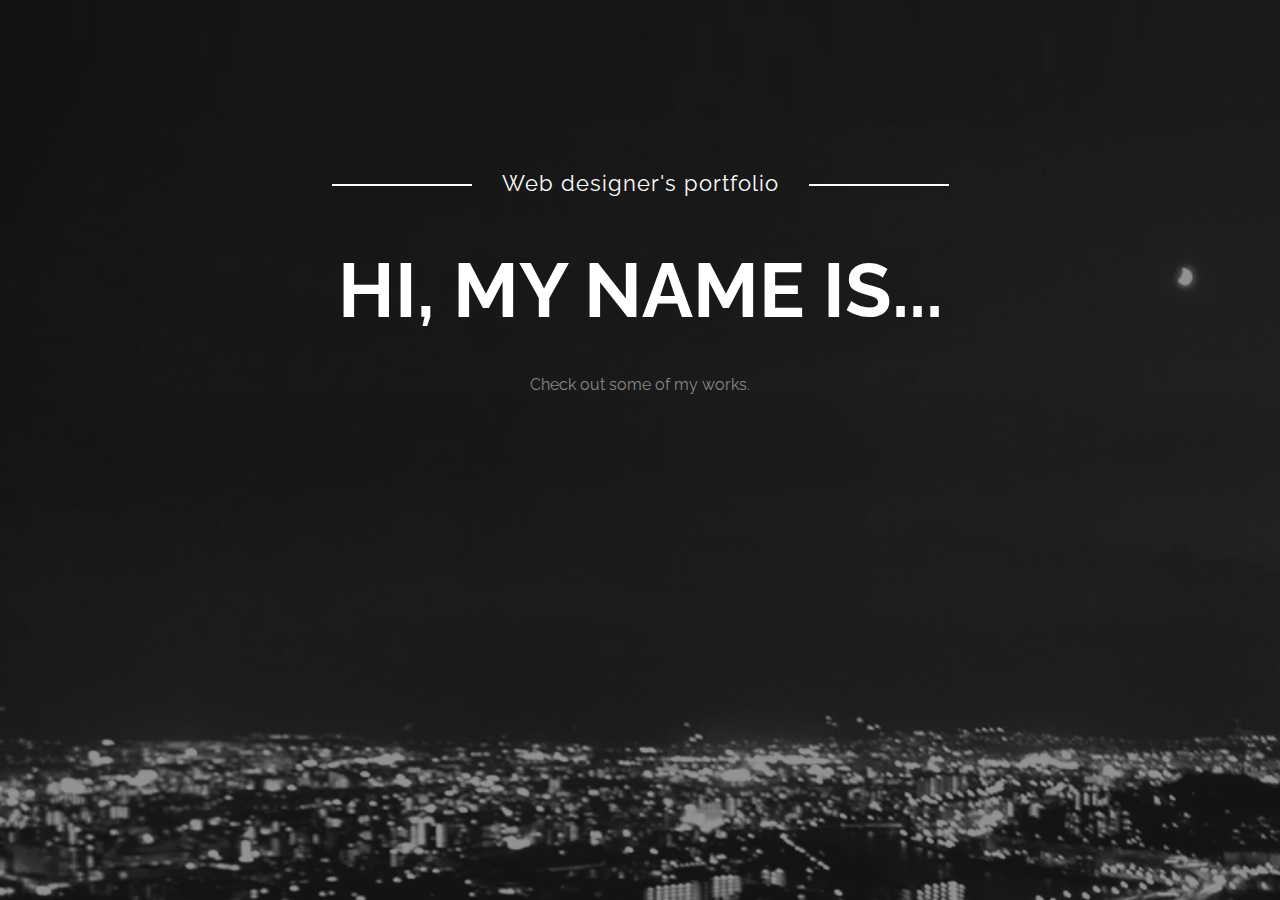
==== Singlepage Layout/index.html @ b71b8ff9 "update standardlayout" ====
<!DOCTYPE html>
<html lang="ja" dir="ltr">
  <head>
    <meta charset="utf-8">
    <title>シングルページレイアウト</title>
    <!-- Webフォント(Raleway)のダウンロード -->
    <link rel="stylesheet" href="https://fonts.googleapis.com/css?family=Raleway:400,700">
    <link rel="stylesheet" href="css/normalize.css">
    <link rel="stylesheet" href="css/style.css">
  </head>
  <body>
    <header class="header">
      <p class="site-title-sub">Web designer's portfolio</p>
      <h1 class="site-title">HI, MY NAME IS...</h1>
      <p class="site-description">Check out some of my works.</p>
    </header>
    <section class="about">

    </section>
    <section class="works">

    </section>
    <section class="skills">

    </section>
    <section class="contact">

    </section>
    <footer class="footer">

    </footer>
  </body>
</html>
---- Singlepage Layout/css/style.css ----
@charset "UTF-8";

html {
  font-size: 62.5%;
}
*, *::before, *::after {
  box-sizing: border-box;
}
body {
  background: #151515 url('../images/bg.png') no-repeat fixed left bottom; /* header, contact, footerの背景 fixedでスクロールしても背景画像は動かない */
  background-size: cover;
  color: #fff; /* 背景画像が取得できなかったときの保険 */
  text-align: center;
  font-size: 1.4rem;
  font-family: Raleway, "Hiragino Kaku Gothic ProN", Meiryo, sans-serif; /* 英字のみにRalewayを適用 */
}
.header {
  padding: 170px 30px 80px;
}
.site-title-sub {
  margin: 0 0 30px;
  letter-spacing: 1px;
  font-size: 2.2rem;
}
.site-title-sub::before,
.site-title-sub::after {
  content: '';
  display: inline-block;
  width: 140px;
  height: 2px;
  margin: 0 30px;
  background-color: #fff;
  vertical-align: middle;
}
.site-title {
  margin: 50px 0 40px;
  font-size: 7.6rem;
}
.site-description {
  margin-bottom: 50px;
  color: #888;
  font-size: 1.6rem;
}
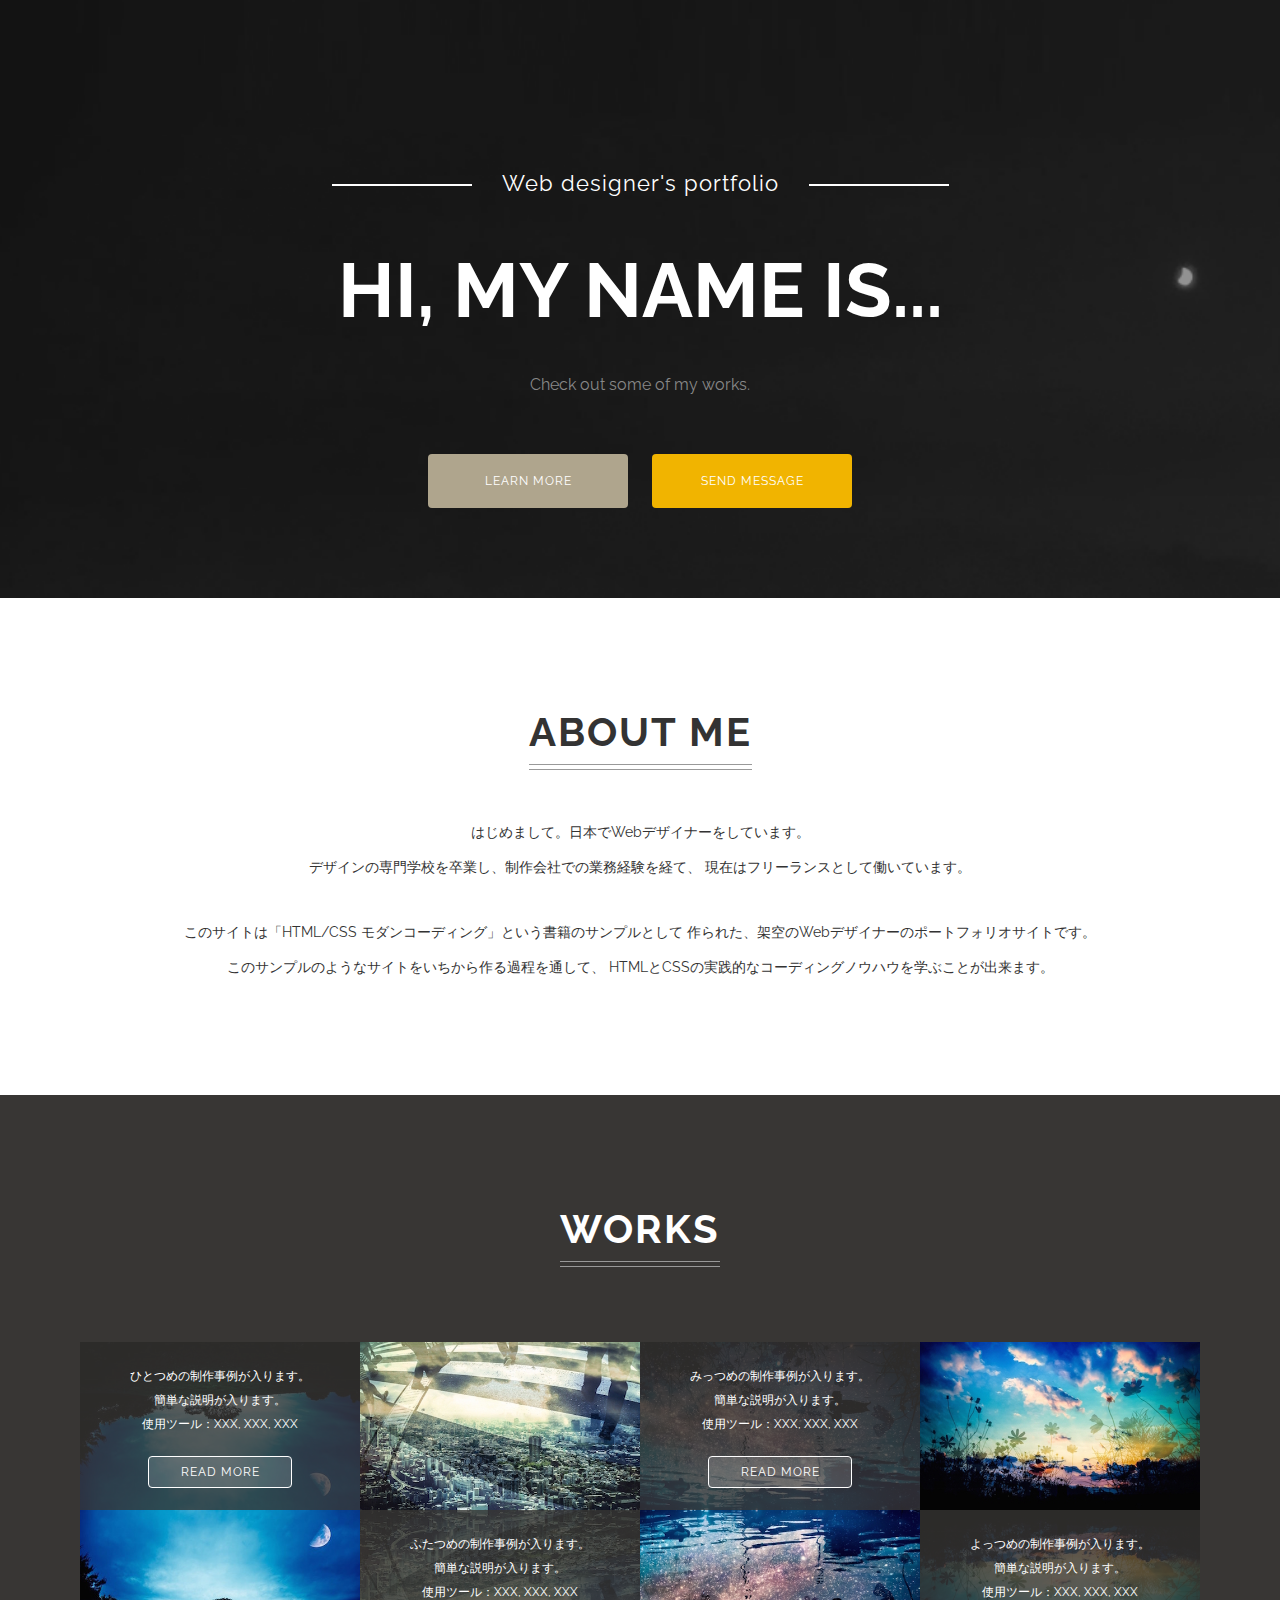
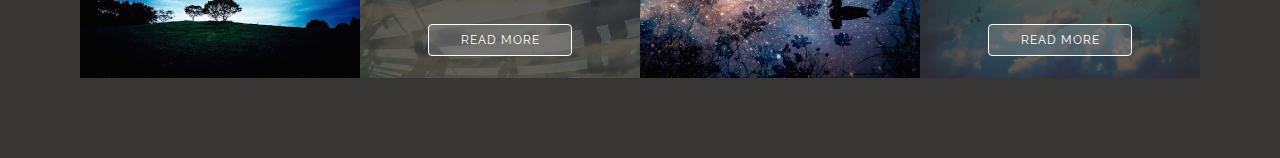
==== commit 87a7180e: "update singlepagelayout" ====
--- a/Singlepage Layout/index.html
+++ b/Singlepage Layout/index.html
@@ -1,33 +1,106 @@
 <!DOCTYPE html>
 <html lang="ja" dir="ltr">
-  <head>
-    <meta charset="utf-8">
-    <title>シングルページレイアウト</title>
-    <!-- Webフォント(Raleway)のダウンロード -->
-    <link rel="stylesheet" href="https://fonts.googleapis.com/css?family=Raleway:400,700">
-    <link rel="stylesheet" href="css/normalize.css">
-    <link rel="stylesheet" href="css/style.css">
-  </head>
-  <body>
-    <header class="header">
-      <p class="site-title-sub">Web designer's portfolio</p>
-      <h1 class="site-title">HI, MY NAME IS...</h1>
-      <p class="site-description">Check out some of my works.</p>
-    </header>
-    <section class="about">
 
-    </section>
-    <section class="works">
+<head>
+  <meta charset="utf-8">
+  <title>シングルページレイアウト</title>
+  <!-- Webフォント(Raleway)のダウンロード -->
+  <link rel="stylesheet" href="https://fonts.googleapis.com/css?family=Raleway:400,700">
+  <link rel="stylesheet" href="css/normalize.css">
+  <link rel="stylesheet" href="css/style.css">
+</head>
 
-    </section>
-    <section class="skills">
+<body>
+  <header class="header">
+    <p class="site-title-sub">Web designer's portfolio</p>
+    <h1 class="site-title">HI, MY NAME IS...</h1>
+    <p class="site-description">Check out some of my works.</p>
+    <!-- ページ内リンク -->
+    <div class="buttons">
+      <a class="button" href="#about">LEARN MORE</a>
+      <a class="button button-showy" href="#contact">SEND MESSAGE</a>
+    </div>
+  </header>
+  <section class="about" id="about">
+    <h2 class="heading">ABOUT ME</h2>
+    <p class="about-text">
+      はじめまして。日本でWebデザイナーをしています。<br>
+      デザインの専門学校を卒業し、制作会社での業務経験を経て、
+      現在はフリーランスとして働いています。
+    </p>
+    <p class="about-text">
+      このサイトは「HTML/CSS モダンコーディング」という書籍のサンプルとして
+      作られた、架空のWebデザイナーのポートフォリオサイトです。<br>
+      このサンプルのようなサイトをいちから作る過程を通して、
+      HTMLとCSSの実践的なコーディングノウハウを学ぶことが出来ます。
+    </p>
+  </section>
+  <section class="works">
+    <h2 class="heading">WORKS</h2>
+    <div class="works-wrapper">
+      <div class="work-box tree">
+        <img class="work-image" src="images/tree.jpg" alt="制作事例1">
+        <div class="work-description">
+          <div class="work-description-inner">
+            <p class="work-text">
+              ひとつめの制作事例が入ります。<br>
+              簡単な説明が入ります。<br>
+              使用ツール：XXX, XXX, XXX<br>
+              <a href="#" class="button button-ghost">READ MORE</a>
+            </p>
+          </div>
+        </div>
+      </div>
+      <div class="work-box building">
+        <img class="work-image" src="images/building.jpg" alt="制作事例2">
+        <div class="work-description">
+          <div class="work-description-inner">
+            <p class="work-text">
+              ふたつめの制作事例が入ります。<br>
+              簡単な説明が入ります。<br>
+              使用ツール：XXX, XXX, XXX<br>
+              <a href="#" class="button button-ghost">READ MORE</a>
+            </p>
+          </div>
+        </div>
+      </div>
+      <div class="work-box lake">
+        <img class="work-image" src="images/lake.jpg" alt="制作事例3">
+        <div class="work-description">
+          <div class="work-description-inner">
+            <p class="work-text">
+              みっつめの制作事例が入ります。<br>
+              簡単な説明が入ります。<br>
+              使用ツール：XXX, XXX, XXX<br>
+              <a href="#" class="button button-ghost">READ MORE</a>
+            </p>
+          </div>
+        </div>
+      </div>
+      <div class="work-box sky">
+        <img class="work-image" src="images/sky.jpg" alt="制作事例4">
+        <div class="work-description">
+          <div class="work-description-inner">
+            <p class="work-text">
+              よっつめの制作事例が入ります。<br>
+              簡単な説明が入ります。<br>
+              使用ツール：XXX, XXX, XXX<br>
+              <a href="#" class="button button-ghost">READ MORE</a>
+            </p>
+          </div>
+        </div>
+      </div>
+    </div>
+  </section>
+  <section class="skills">
 
-    </section>
-    <section class="contact">
+  </section>
+  <section class="contact" id="contact">
 
-    </section>
-    <footer class="footer">
+  </section>
+  <footer class="footer">
 
-    </footer>
-  </body>
+  </footer>
+</body>
+
 </html>
--- a/Singlepage Layout/css/style.css
+++ b/Singlepage Layout/css/style.css
@@ -41,3 +41,134 @@
   color: #888;
   font-size: 1.6rem;
 }
+.buttons .button {
+  margin: 10px; /* スマートフォンでの表示も考慮して上下左右にmarginを取る */
+}
+.button {
+  display: inline-block;
+  width: 200px;
+  padding: 20px;
+  border-radius: 4px;
+  color: #fff;
+  background-color: #afa58d;
+  text-decoration: none;
+  letter-spacing: 1px;
+  font-size: 1.2rem;
+}
+.button:hover {
+  opacity: 0.9;
+}
+.button-showy {
+  background-color: #f1b400; /* 「SEND MESSAGE」用のボタン背景色 */
+}
+.about {
+  padding: 80px 30px 80px;
+  background-color: #fff;
+  color: #333;
+}
+.heading {
+  position: relative;
+  display: inline-block; /* h2要素はblock要素なので二重線が画面幅一杯に伸びでしまう */
+  padding-bottom: 15px; /* 二重線と「ABOUT ME」の間隔 */
+  margin: 30px 0 15px;
+  letter-spacing: 2px;
+  font-size: 4rem;
+}
+.heading::before,
+.heading::after {
+  content: '';
+  position: absolute;
+  border-bottom: 1px solid #999;
+  right: 0; /* h2要素の右端まで */
+  left: 0; /* h2要素の左端まで */
+  bottom: 0; /* h2要素の下部に表示 */
+}
+.heading::before {
+  bottom: 5px; /* h2要素のbeforeとafterの重なりを解消 */
+}
+.about-text {
+  margin: 30px 0;
+  line-height: 2.5;
+}
+.works {
+  background-color: #383634;
+  padding: 80px;
+}
+.works-wrapper {
+  display: table;
+  width: 100%; /* works-wrapperが画面幅一杯に広がるようにする */
+  margin-top: 60px; /* .headingのmargin-bottomが15pxなので足して75pxになる */
+  table-layout: fixed; /* table-cellの各横幅が異なる場合でも均等にする */
+}
+.work-box {
+  display: table-cell;
+  position: relative;
+}
+.work-box::after {
+  content: '';
+  position: absolute; /* position: absoluteで自動的にdisplayがblockになる */
+  width: 100%; /* work-boxと同じ幅 */
+  height: 50%; /* work-boxの50%の高さ　
+  heightを%指定が出来るのは親要素に明示的にheight指定がある場合のみだが、
+  例外的に自身にpositionプロパティがfixedかabsolute指定されている場合は可能 */
+  top: 50%; /* work-boxの上辺から50%下側 */
+  left: 0;
+  background: no-repeat;
+  background-size: 100% 100%; /* .work-box::afterと縦横同じ大きさ */
+  opacity: 0.2;
+  transform: scaleY(-1); /* 縦方向に反転して大きさ1倍 */
+}
+.work-box.tree::after {
+  background-image: url('../images/tree.jpg');
+}
+.work-box.building::after {
+  background-image: url('../images/building.jpg');
+}
+.work-box.lake::after {
+  background-image: url('../images/lake.jpg');
+}
+.work-box.sky::after {
+  background-image: url('../images/sky.jpg');
+}
+.work-box:nth-child(odd) .work-image {
+  margin: 60% 0 0;
+}
+.work-box:nth-child(odd) .work-description,
+.work-box:nth-child(odd)::after {
+  top: 0;
+}
+.work-image {
+  display: block;
+  width: 100%; /* 画像の幅をtable-cellと同じにする */
+  margin: 0 0 60%; /* 画像の大きさ分の余白を確保 */
+}
+.work-description {
+  position: absolute;
+  z-index: 1;
+  top: 50%;
+  left: 0;
+  width: 100%;
+  height: 50%;
+  overflow-y: auto;
+}
+.work-description-inner {
+  display: table;
+  width: 100%;
+  height: 100%;
+  padding: 20px;
+}
+.work-text {
+  display: table-cell;
+  vertical-align: middle;
+  font-size: 1.2rem;
+  line-height: 2;
+}
+.work-text .button {
+  width: 60%;
+  margin-top: 20px;
+  padding: 3px;
+}
+.button-ghost {
+  border: 1px solid #fff;
+  background-color: rgba(255, 255, 255, 0.15);
+}
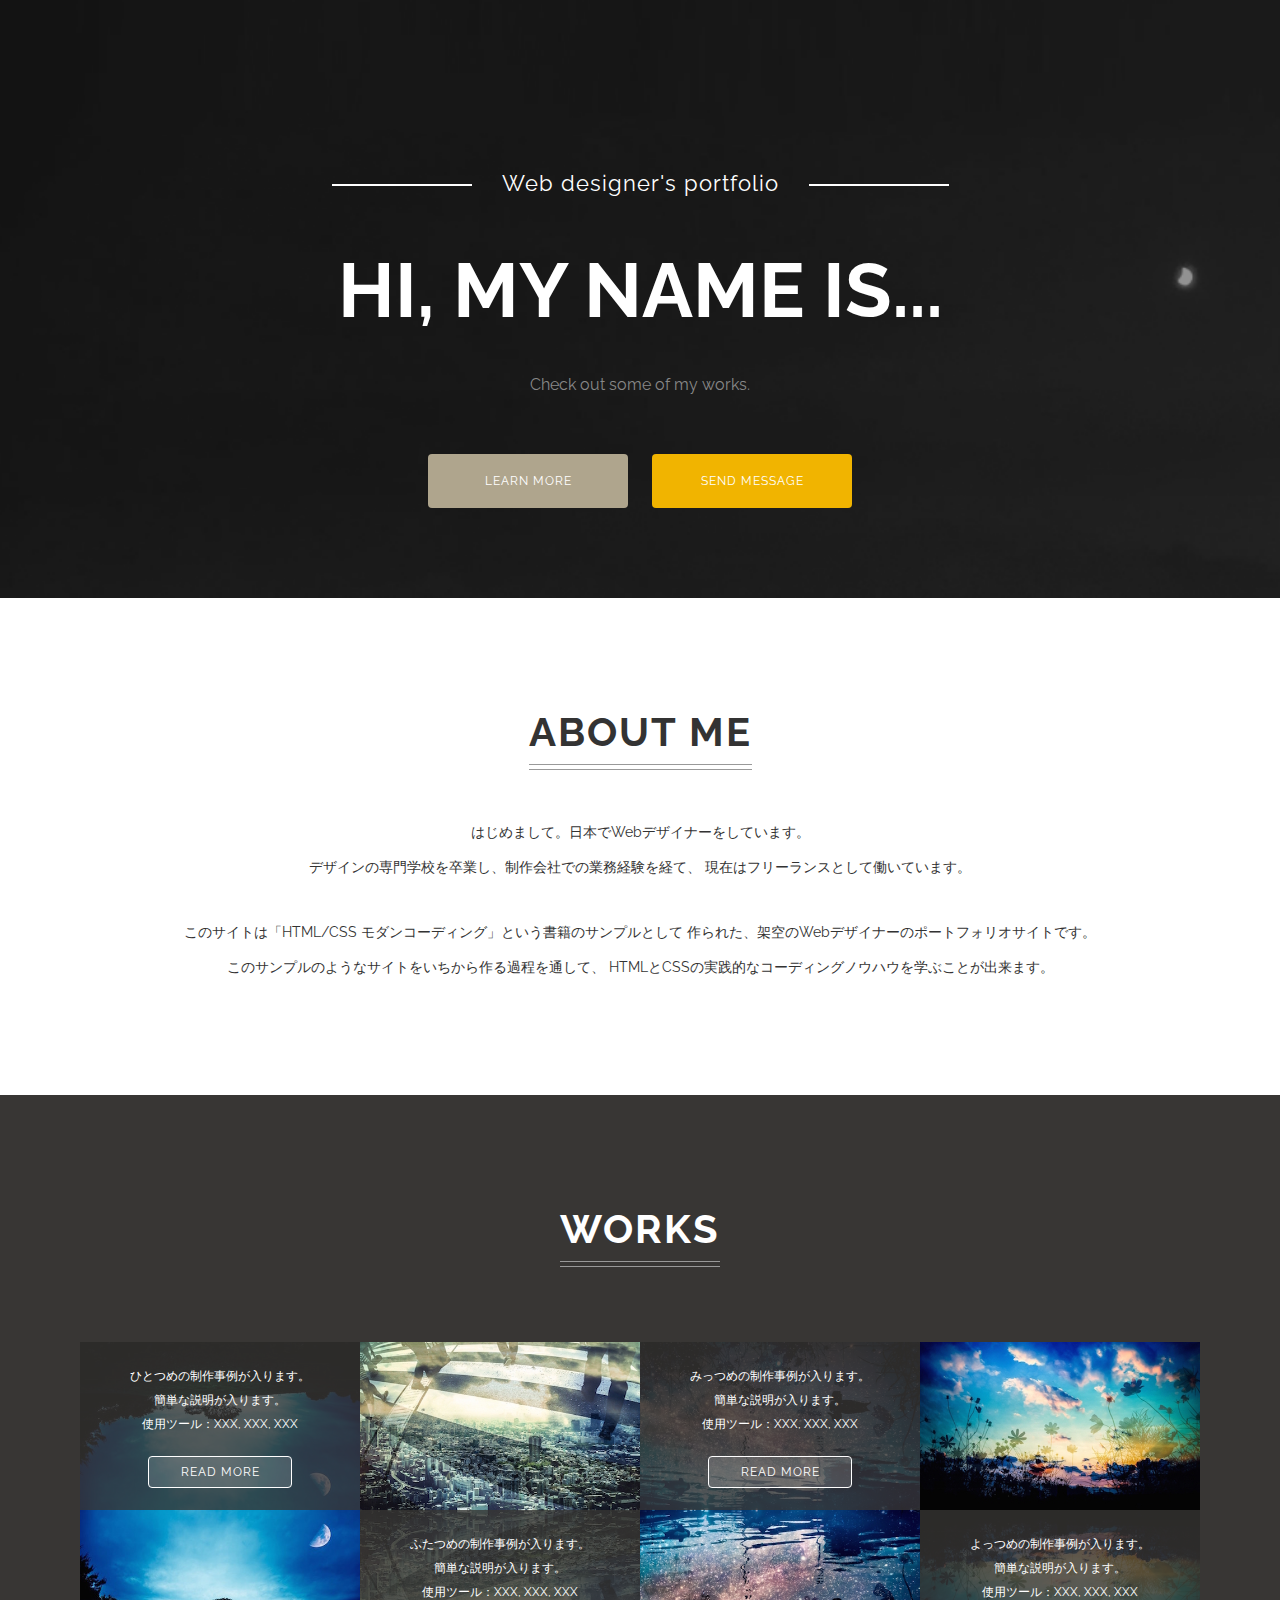
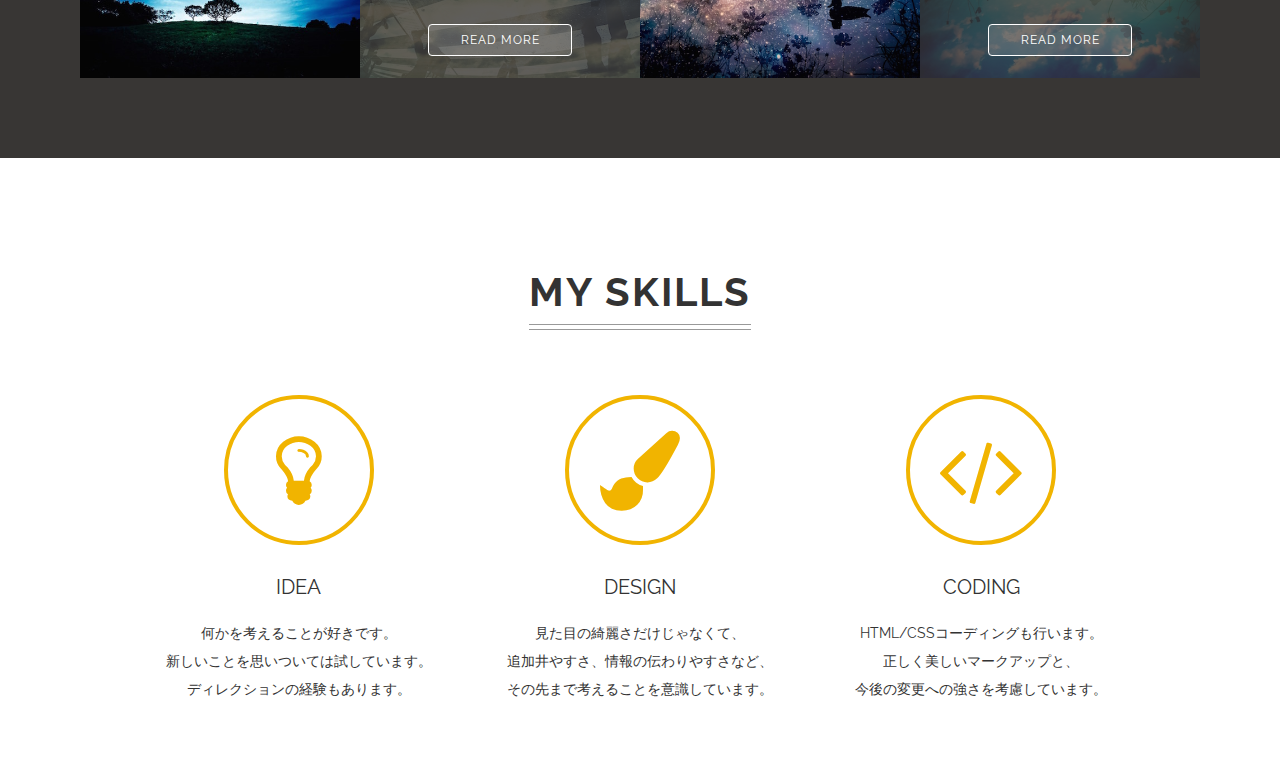
==== commit 27a41c05: "update singlepagelayout" ====
--- a/Singlepage Layout/index.html
+++ b/Singlepage Layout/index.html
@@ -6,6 +6,7 @@
   <title>シングルページレイアウト</title>
   <!-- Webフォント(Raleway)のダウンロード -->
   <link rel="stylesheet" href="https://fonts.googleapis.com/css?family=Raleway:400,700">
+  <link rel="stylesheet" href="https://maxcdn.bootstrapcdn.com/font-awesome/4.3.0/css/font-awesome.min.css">
   <link rel="stylesheet" href="css/normalize.css">
   <link rel="stylesheet" href="css/style.css">
 </head>
@@ -93,7 +94,36 @@
     </div>
   </section>
   <section class="skills">
-
+    <h2 class="heading">MY SKILLS</h2>
+    <div class="skills-wrapper">
+      <div class="skill-box">
+        <i class="skill-icon fa fa-lightbulb-o "></i>
+        <div class="skill-title">IDEA</div>
+        <p class="skill-text">
+          何かを考えることが好きです。<br>
+          新しいことを思いついては試しています。<br>
+          ディレクションの経験もあります。
+        </p>
+      </div>
+      <div class="skill-box">
+        <i class="skill-icon fa fa-paint-brush"></i>
+        <div class="skill-title">DESIGN</div>
+        <p class="skill-text">
+          見た目の綺麗さだけじゃなくて、<br>
+          追加井やすさ、情報の伝わりやすさなど、<br>
+          その先まで考えることを意識しています。
+        </p>
+      </div>
+      <div class="skill-box">
+        <i class="skill-icon fa fa-code"></i>
+        <div class="skill-title">CODING</div>
+        <p class="skill-text">
+          HTML/CSSコーディングも行います。<br>
+          正しく美しいマークアップと、<br>
+          今後の変更への強さを考慮しています。
+        </p>
+      </div>
+    </div>
   </section>
   <section class="contact" id="contact">
 
--- a/Singlepage Layout/css/style.css
+++ b/Singlepage Layout/css/style.css
@@ -172,3 +172,35 @@
   border: 1px solid #fff;
   background-color: rgba(255, 255, 255, 0.15);
 }
+.skills {
+  padding: 80px 0;
+  background-color: #fff;
+  color: #333;
+}
+.skills-wrapper {
+  display: table;
+  width: 80%; /* 画面幅の80% */
+  margin: 50px auto 0; /* .headingのmargin-bottomが15pxなので足して65px、中央寄せ(左右の余白がそれぞれ画面幅の10%) */
+  table-layout: fixed; /* セルの横幅を均等に */
+}
+.skill-box {
+  display: table-cell;
+}
+.skill-icon {
+  width: 150px;
+  height: 150px; /* i要素は本来inline要素だが、font-awesomeのCSSにより.faのdisplayプロパティにinline-blockが指定済みなのでOK */
+  font-size: 8rem;
+  margin-bottom: 30px;
+  border: 4px solid;
+  border-radius: 50%;
+  color: #f1b400;
+  line-height: 142px; /* height150pxから上下のborder4px*2を引いた値 */
+}
+.skill-title {
+  margin: 0 20px 20px;
+  font-size: 2rem;
+}
+.skill-text {
+  margin: 0 20px;
+  line-height: 2;
+}
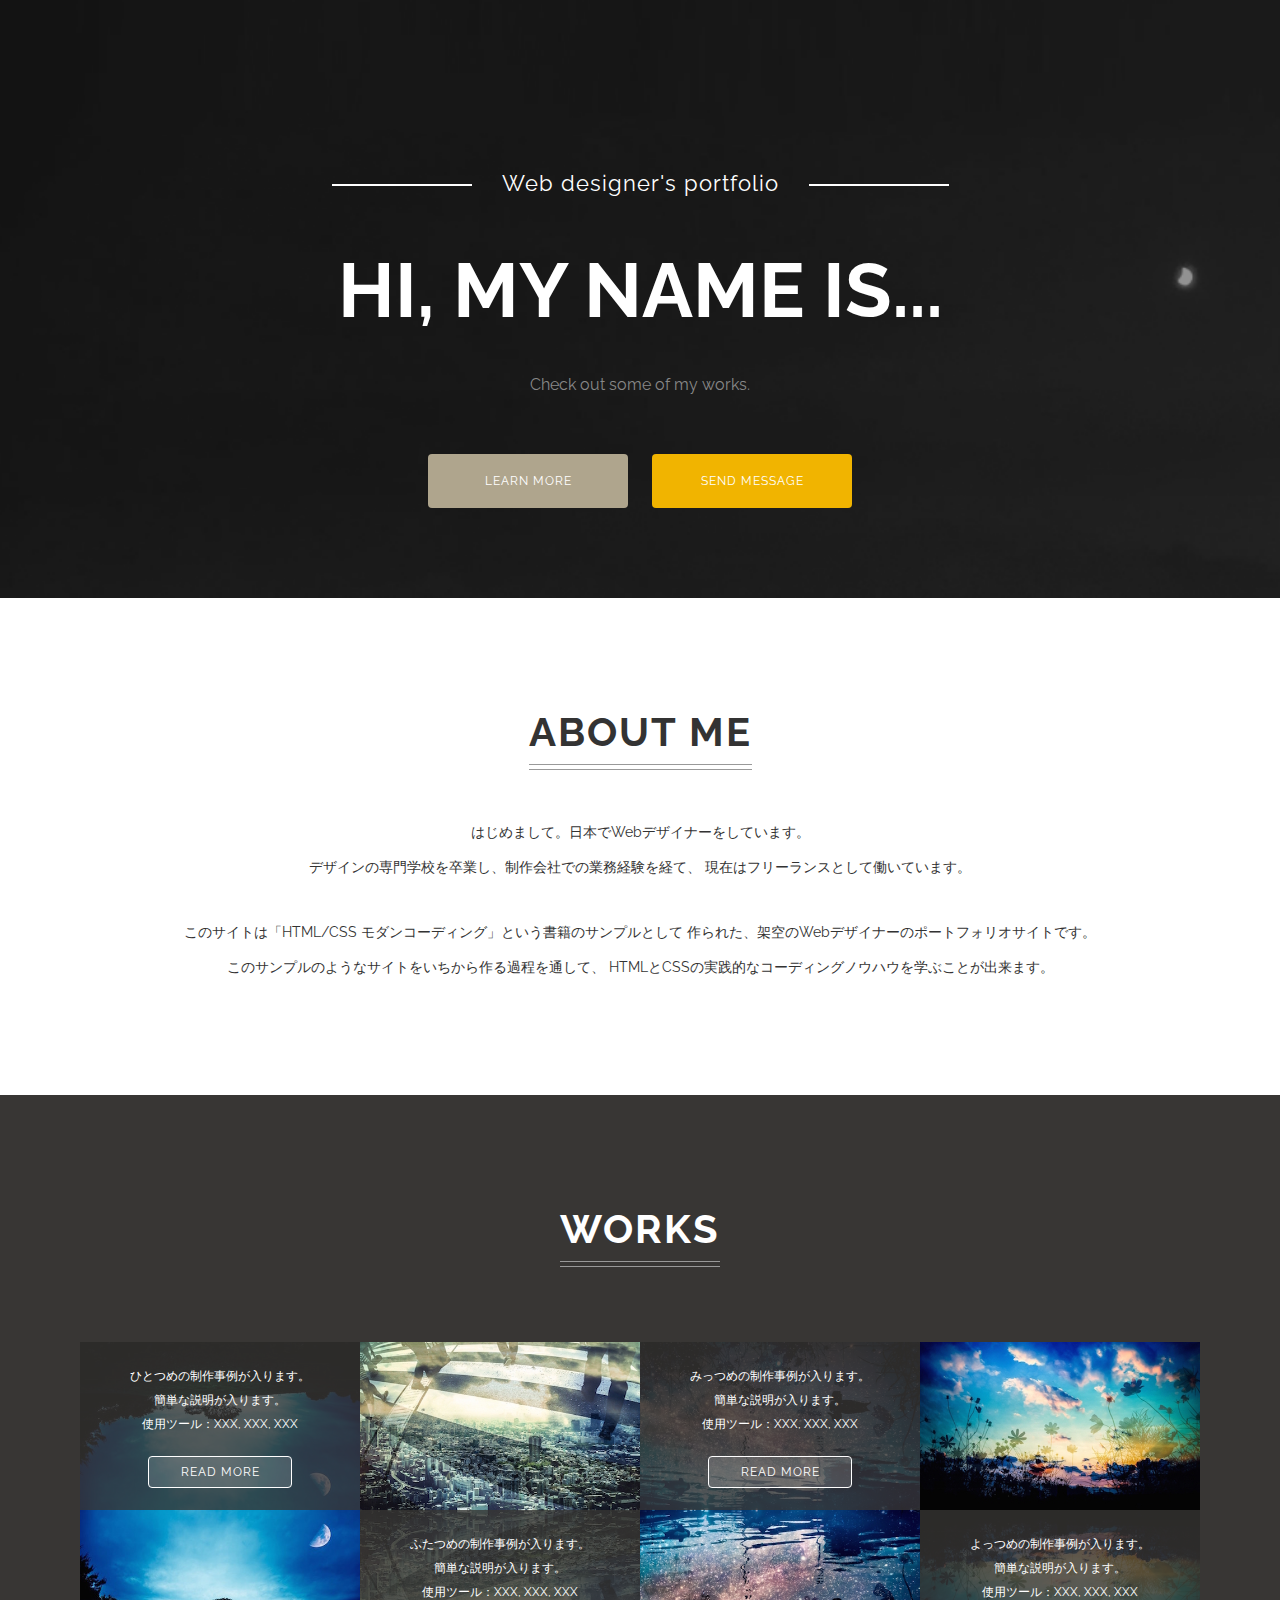
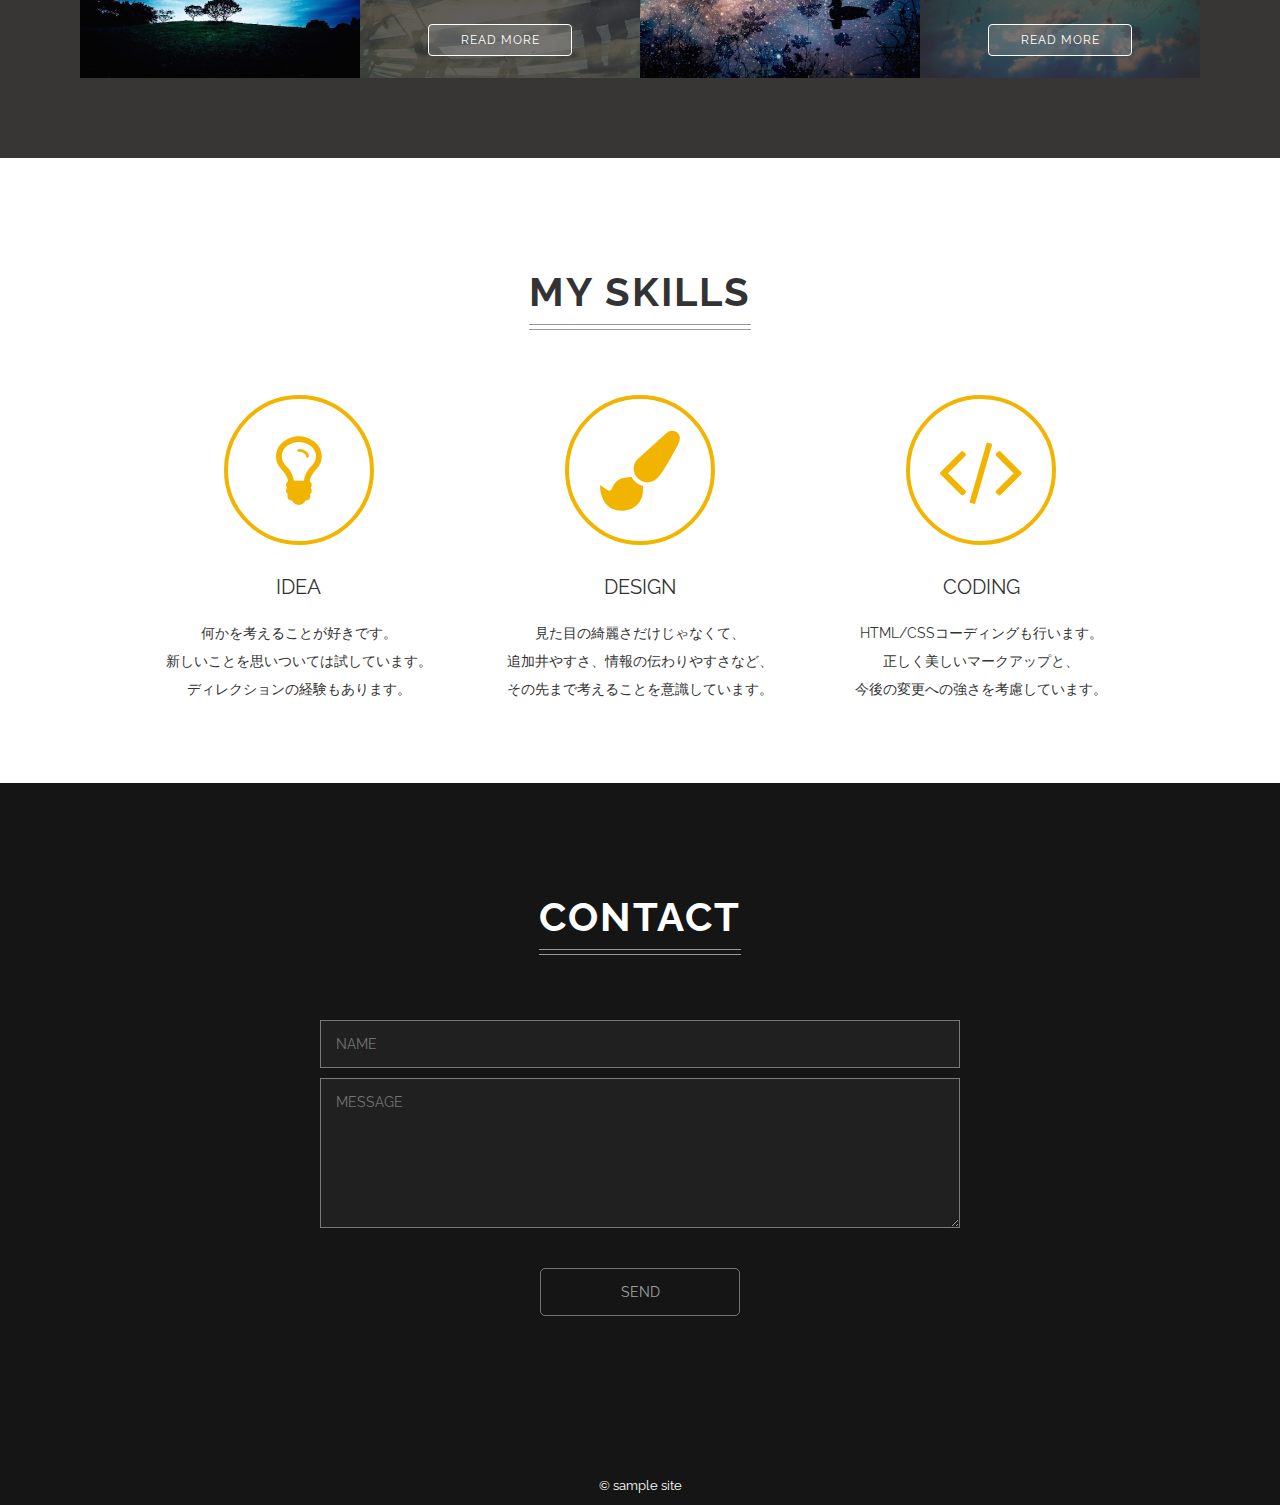
==== commit 42687c86: "update singlepagelayout" ====
--- a/Singlepage Layout/index.html
+++ b/Singlepage Layout/index.html
@@ -126,11 +126,18 @@
     </div>
   </section>
   <section class="contact" id="contact">
-
+    <h2 class="heading">CONTACT</h2>
+    <form class="contact-form" action="index.html" method="post">
+      <input type="text" name="name" placeholder="NAME">
+      <textarea name="message" placeholder="MESSAGE"></textarea>
+      <input type="submit" value="SEND">
+    </form>
   </section>
   <footer class="footer">
-
+    © sample site
   </footer>
+  <!-- IE9以前でもplaceholder属性が使えるようにするpolyfill -->
+  <script src="lib/placeholders.min.js" charset="utf-8"></script>
 </body>
 
 </html>
--- a/Singlepage Layout/css/style.css
+++ b/Singlepage Layout/css/style.css
@@ -204,3 +204,47 @@
   margin: 0 20px;
   line-height: 2;
 }
+.contact {
+  padding: 80px 0 150px; /* 背景画像の下の部分を活かしたいのでpadding-bottomが大きめ */
+}
+.contact-form {
+  width: 50%;
+  margin: 50px auto 0;
+}
+.contact-form input[type=text],
+.contact-form textarea {
+  display: block;
+  width: 100%;
+  margin-bottom: 10px;
+  padding: 15px; /* 入力枠とテキスト部分の間隔 */
+  border: 1px solid rgba(255, 255, 255, 0.4);
+  border-radius: 0; /* ブラウザによっては入力項目がデフォルトで角丸になっているので明治する */
+  background-color: rgba(255, 255, 255, 0.05);
+  color: #fff;
+  outline: none; /* focus時の青枠を消す */
+}
+.contact-form input[type=text]:focus,
+.contact-form textarea:focus {
+  box-shadow: 0 0 8px rgba(255, 255, 255, 0.5) inset; /* inset = 内側 */
+}
+.contact-form textarea {
+  height: 150px; /* textareaの幅と高さは見た目に関することなのでCSSに書くほうがスマート */
+}
+.contact-form input[type=submit] {
+  display: block;
+  width: 200px;
+  margin: 40px auto 0;
+  padding: 15px;
+  color: rgba(255, 255, 255, 0.6);
+  border: 1px solid rgba(255, 255, 255, 0.4);
+  border-radius: 5px;
+  background-color: transparent; /* transparent = 透明 */
+  cursor: pointer;
+}
+.contact-form input[type=submit]:hover {
+  background-color: rgba(255, 255, 255, 0.05);
+}
+.footer {
+  padding: 12px 0;
+  font-size: 1.3rem;
+}
